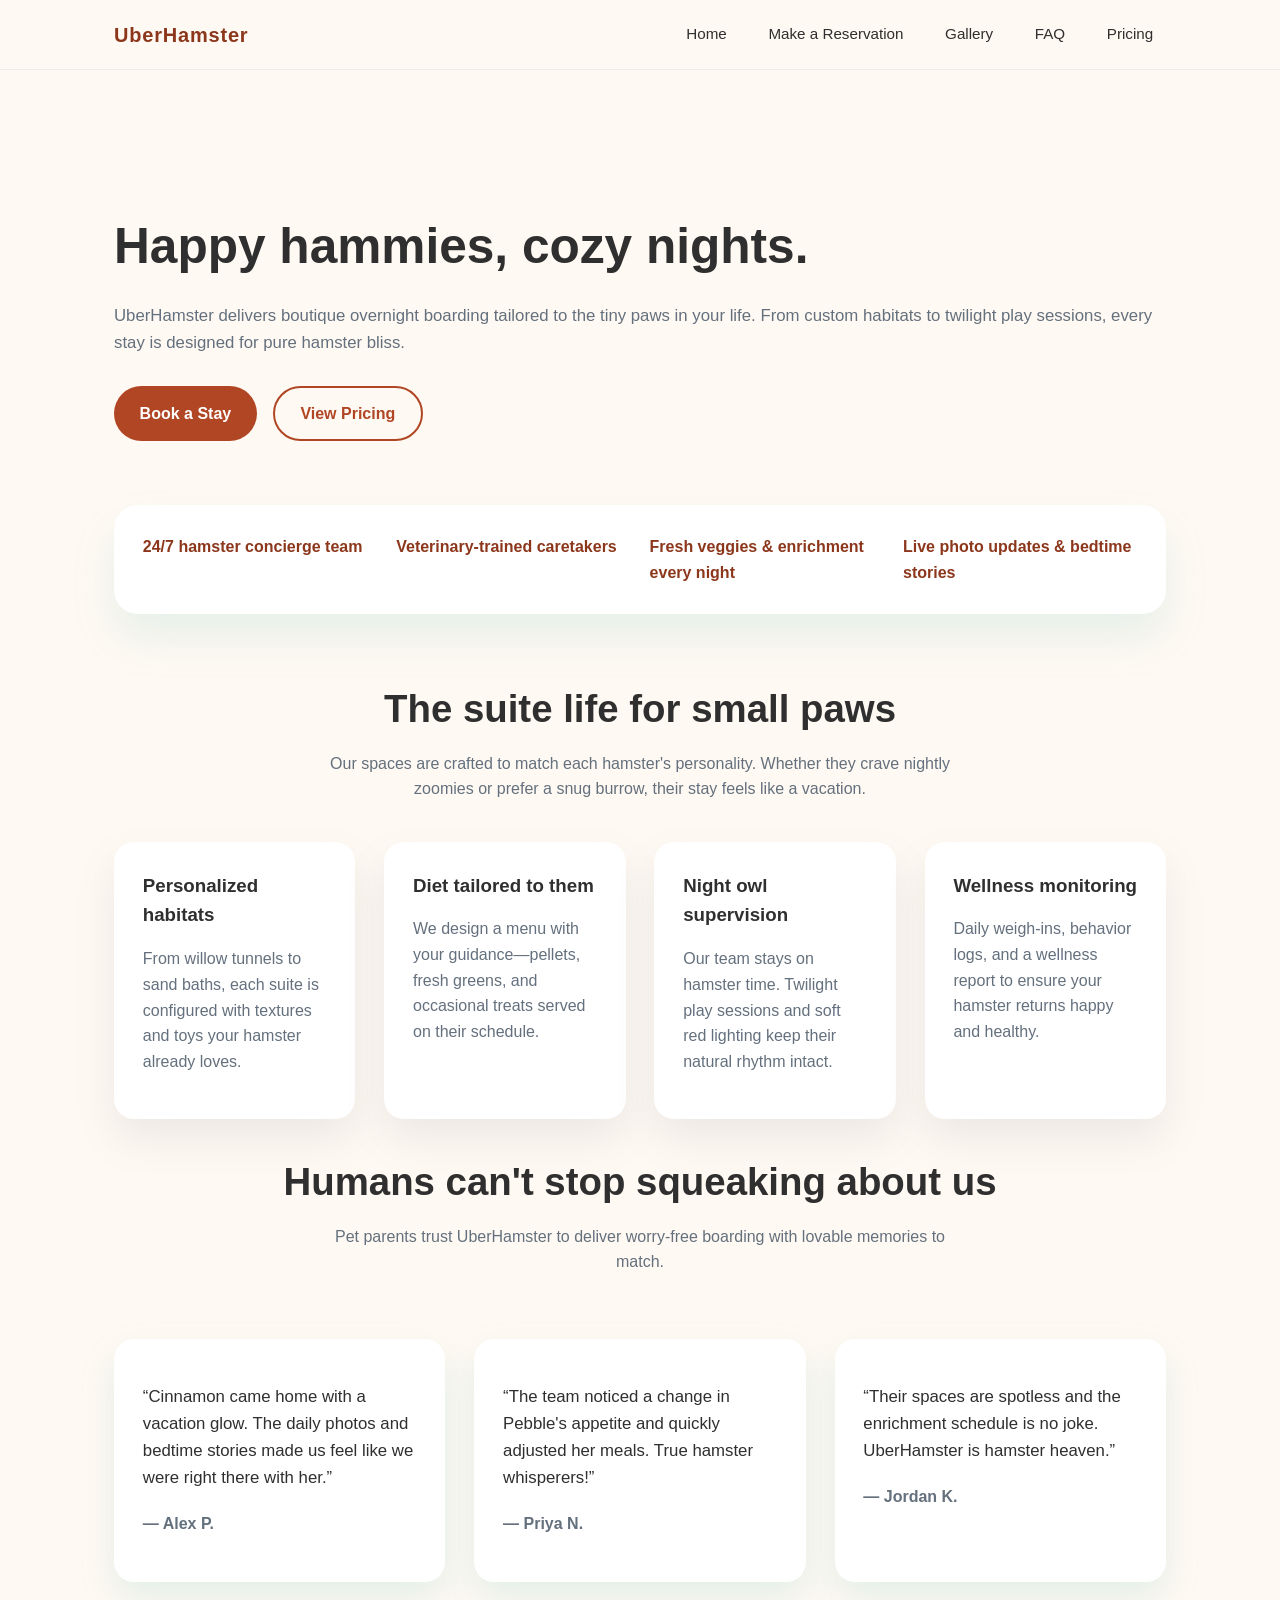
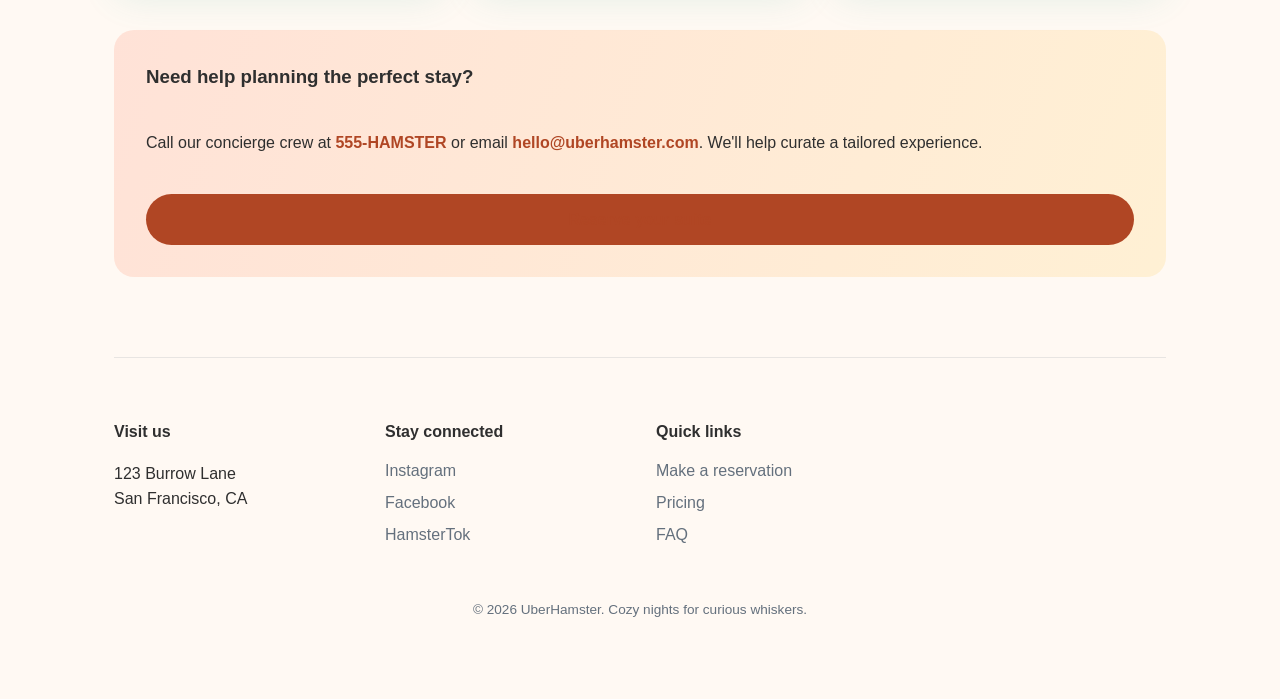
==== index.html @ 3733c795 "Initial project setup" ====
<!DOCTYPE html>
<html lang="en">
<head>
  <meta charset="UTF-8" />
  <meta name="viewport" content="width=device-width, initial-scale=1.0" />
  <link rel="icon" type="image/svg+xml" href="favicon.svg" />
  <meta name="description" content="UberHamster delivers boutique overnight boarding for hamsters with custom habitats, enrichment, and 24/7 caretakers." />
  <title>UberHamster | Overnight Hamster Boarding</title>
  <link rel="stylesheet" href="assets/css/styles.css" />
  <script defer src="assets/js/main.js"></script>
</head>
<body>
  <header>
    <nav>
      <a class="nav-brand" href="index.html">UberHamster</a>
      <div class="nav-links">
        <a href="index.html">Home</a>
        <a href="reservation.html">Make a Reservation</a>
        <a href="gallery.html">Gallery</a>
        <a href="faq.html">FAQ</a>
        <a href="pricing.html">Pricing</a>
      </div>
    </nav>
  </header>
  <main>
    <section class="hero">
      <div class="hero-text" data-animate>
        <h1>Happy hammies, cozy nights.</h1>
        <p>UberHamster delivers boutique overnight boarding tailored to the tiny paws in your life. From custom habitats to twilight play sessions, every stay is designed for pure hamster bliss.</p>
        <div class="cta-group">
          <a class="cta-button" href="reservation.html">Book a Stay</a>
          <a class="cta-button secondary" href="pricing.html">View Pricing</a>
        </div>
      </div>
    </section>

    <section class="highlight-strip" data-animate>
      <span>24/7 hamster concierge team</span>
      <span>Veterinary-trained caretakers</span>
      <span>Fresh veggies &amp; enrichment every night</span>
      <span>Live photo updates &amp; bedtime stories</span>
    </section>

    <section class="section" data-animate>
      <div class="section-title">
        <h2>The suite life for small paws</h2>
        <p>Our spaces are crafted to match each hamster's personality. Whether they crave nightly zoomies or prefer a snug burrow, their stay feels like a vacation.</p>
      </div>
      <div class="feature-grid">
        <article class="feature-card">
          <h3>Personalized habitats</h3>
          <p>From willow tunnels to sand baths, each suite is configured with textures and toys your hamster already loves.</p>
        </article>
        <article class="feature-card">
          <h3>Diet tailored to them</h3>
          <p>We design a menu with your guidance—pellets, fresh greens, and occasional treats served on their schedule.</p>
        </article>
        <article class="feature-card">
          <h3>Night owl supervision</h3>
          <p>Our team stays on hamster time. Twilight play sessions and soft red lighting keep their natural rhythm intact.</p>
        </article>
        <article class="feature-card">
          <h3>Wellness monitoring</h3>
          <p>Daily weigh-ins, behavior logs, and a wellness report to ensure your hamster returns happy and healthy.</p>
        </article>
      </div>
    </section>

    <section data-animate>
      <div class="section-title">
        <h2>Humans can't stop squeaking about us</h2>
        <p>Pet parents trust UberHamster to deliver worry-free boarding with lovable memories to match.</p>
      </div>
      <div class="testimonials">
        <div class="testimonial">
          <p class="quote">“Cinnamon came home with a vacation glow. The daily photos and bedtime stories made us feel like we were right there with her.”</p>
          <p class="owner">— Alex P.</p>
        </div>
        <div class="testimonial">
          <p class="quote">“The team noticed a change in Pebble's appetite and quickly adjusted her meals. True hamster whisperers!”</p>
          <p class="owner">— Priya N.</p>
        </div>
        <div class="testimonial">
          <p class="quote">“Their spaces are spotless and the enrichment schedule is no joke. UberHamster is hamster heaven.”</p>
          <p class="owner">— Jordan K.</p>
        </div>
      </div>
    </section>

    <section class="quick-contact" data-animate>
      <h3>Need help planning the perfect stay?</h3>
      <p>Call our concierge crew at <a href="tel:555-HAMSTER">555-HAMSTER</a> or email <a href="mailto:hello@uberhamster.com">hello@uberhamster.com</a>. We'll help curate a tailored experience.</p>
      <a class="cta-button" href="reservation.html">Reserve your suite</a>
    </section>

    <footer class="footer">
      <div>
        <h4>Visit us</h4>
        <p>123 Burrow Lane<br />San Francisco, CA</p>
      </div>
      <div>
        <h4>Stay connected</h4>
        <a href="#">Instagram</a>
        <a href="#">Facebook</a>
        <a href="#">HamsterTok</a>
      </div>
      <div>
        <h4>Quick links</h4>
        <a href="reservation.html">Make a reservation</a>
        <a href="pricing.html">Pricing</a>
        <a href="faq.html">FAQ</a>
      </div>
      <p class="legal">© <span id="year"></span> UberHamster. Cozy nights for curious whiskers.</p>
    </footer>
  </main>
  <script>
    document.getElementById('year').textContent = new Date().getFullYear();
  </script>
</body>
</html>
---- assets/css/styles.css ----
:root {
  --primary: #b04624;
  --primary-dark: #8c371c;
  --secondary: #3ab0a2;
  --bg: #fff9f3;
  --text: #2f2f2f;
  --muted: #64707d;
  --accent: #ffd166;
}

* {
  box-sizing: border-box;
}

body {
  margin: 0;
  font-family: 'Segoe UI', -apple-system, BlinkMacSystemFont, 'Trebuchet MS', sans-serif;
  background: var(--bg);
  color: var(--text);
  line-height: 1.6;
}

a {
  color: inherit;
  text-decoration: none;
}

header {
  position: sticky;
  top: 0;
  z-index: 100;
  background: rgba(255, 249, 243, 0.95);
  backdrop-filter: blur(10px);
  border-bottom: 1px solid rgba(100, 112, 125, 0.1);
}

nav {
  display: flex;
  justify-content: space-between;
  align-items: center;
  max-width: 1100px;
  margin: 0 auto;
  padding: 1rem 1.5rem;
}

.nav-brand {
  font-weight: 700;
  font-size: 1.25rem;
  color: var(--primary-dark);
  letter-spacing: 0.04em;
}

.nav-links {
  display: flex;
  gap: 1rem;
  font-size: 0.95rem;
}

.nav-links a {
  padding: 0.4rem 0.8rem;
  border-radius: 999px;
  transition: background 0.3s ease, color 0.3s ease;
}

.nav-links a:hover,
.nav-links a:focus {
  background: var(--primary);
  color: #fff;
}

main {
  max-width: 1100px;
  margin: 0 auto;
  padding: 2rem 1.5rem 4rem;
}

.hero {
  display: grid;
  gap: 3rem;
  grid-template-columns: repeat(auto-fit, minmax(280px, 1fr));
  align-items: center;
  padding: 4rem 0;
}

.hero-text h1 {
  font-size: clamp(2.2rem, 4vw, 3.1rem);
  margin-bottom: 1rem;
}

.hero-text p {
  font-size: 1.05rem;
  color: var(--muted);
  margin-bottom: 1.8rem;
}

.cta-group {
  display: flex;
  flex-wrap: wrap;
  gap: 1rem;
}

.cta-button {
  display: inline-flex;
  align-items: center;
  justify-content: center;
  padding: 0.8rem 1.6rem;
  border-radius: 999px;
  font-weight: 600;
  background: var(--primary);
  color: #fff;
  border: none;
  cursor: pointer;
  transition: transform 0.3s ease, box-shadow 0.3s ease;
}

.cta-button.secondary {
  background: transparent;
  color: var(--primary);
  border: 2px solid var(--primary);
}

.cta-button:hover,
.cta-button:focus {
  transform: translateY(-2px);
  box-shadow: 0 10px 20px rgba(217, 92, 60, 0.22);
}

.highlight-strip {
  display: grid;
  gap: 1.2rem;
  grid-template-columns: repeat(auto-fit, minmax(180px, 1fr));
  background: #fff;
  padding: 1.8rem;
  border-radius: 24px;
  box-shadow: 0 24px 45px rgba(58, 176, 162, 0.12);
  margin-bottom: 4rem;
}

.highlight-strip span {
  font-weight: 600;
  color: var(--primary-dark);
}

.section-title {
  text-align: center;
  margin-bottom: 2.5rem;
}

.section-title h2 {
  font-size: clamp(1.8rem, 3vw, 2.6rem);
  margin-bottom: 0.7rem;
}

.section-title p {
  color: var(--muted);
  max-width: 620px;
  margin: 0 auto;
}

.feature-grid {
  display: grid;
  gap: 1.8rem;
  grid-template-columns: repeat(auto-fit, minmax(240px, 1fr));
}

.feature-card {
  background: #fff;
  border-radius: 20px;
  padding: 1.8rem;
  box-shadow: 0 20px 40px rgba(100, 112, 125, 0.12);
  transition: transform 0.3s ease;
}

.feature-card:hover {
  transform: translateY(-6px);
}

.feature-card h3 {
  margin-top: 0;
  margin-bottom: 0.6rem;
}

.feature-card p {
  color: var(--muted);
}

.testimonials {
  margin-top: 4rem;
  display: grid;
  gap: 1.8rem;
  grid-template-columns: repeat(auto-fit, minmax(260px, 1fr));
}

.testimonial {
  background: #fff;
  border-radius: 20px;
  padding: 1.8rem;
  box-shadow: 0 16px 36px rgba(58, 176, 162, 0.14);
}

.testimonial .quote {
  font-size: 1.05rem;
  margin-bottom: 1.2rem;
}

.testimonial .owner {
  font-weight: 600;
  color: var(--muted);
}

.footer {
  margin-top: 5rem;
  padding-top: 2.5rem;
  border-top: 1px solid rgba(100, 112, 125, 0.15);
  display: grid;
  gap: 2rem;
  grid-template-columns: repeat(auto-fit, minmax(220px, 1fr));
}

.footer h4 {
  margin-bottom: 0.8rem;
}

.footer a {
  display: block;
  margin-bottom: 0.4rem;
  color: var(--muted);
}

.footer .legal {
  grid-column: 1 / -1;
  text-align: center;
  color: var(--muted);
  font-size: 0.85rem;
}
.page-hero {
  text-align: center;
  padding: 3.5rem 0 2rem;
}

.page-hero h1 {
  font-size: clamp(2rem, 3.2vw, 2.8rem);
  margin-bottom: 0.6rem;
}

.page-hero p {
  color: var(--muted);
  max-width: 620px;
  margin: 0 auto;
}

.reservation-card,
.faq-card,
.pricing-card {
  background: #fff;
  border-radius: 20px;
  box-shadow: 0 18px 36px rgba(100, 112, 125, 0.18);
  padding: 2rem;
  margin-bottom: 3rem;
}

.form-grid {
  display: grid;
  gap: 1.5rem;
  grid-template-columns: repeat(auto-fit, minmax(240px, 1fr));
}

.form-group label {
  display: block;
  font-weight: 600;
  margin-bottom: 0.4rem;
}

.form-group input,
.form-group select,
.form-group textarea {
  width: 100%;
  padding: 0.75rem;
  border-radius: 10px;
  border: 1px solid rgba(100, 112, 125, 0.2);
  background: #fff;
  font: inherit;
}

.form-group textarea {
  min-height: 120px;
}

.add-hamster {
  background: transparent;
  border: 2px dashed var(--secondary);
  color: var(--secondary);
  padding: 0.7rem 1.3rem;
  border-radius: 999px;
  font-weight: 600;
  cursor: pointer;
  transition: background 0.3s ease, color 0.3s ease;
}

.add-hamster:hover,
.add-hamster:focus {
  background: var(--secondary);
  color: #fff;
}

.hamsters-container {
  display: grid;
  gap: 1.5rem;
}

.hamster-card {
  border: 1px solid rgba(100, 112, 125, 0.15);
  border-radius: 16px;
  padding: 1.2rem;
  background: rgba(58, 176, 162, 0.06);
}

.gallery-grid {
  display: grid;
  gap: 1.5rem;
  grid-template-columns: repeat(auto-fit, minmax(240px, 1fr));
}

.gallery-item {
  position: relative;
  border-radius: 20px;
  overflow: hidden;
  background: #fff;
  box-shadow: 0 18px 36px rgba(58, 176, 162, 0.18);
}

.gallery-art {
  display: grid;
  place-items: center;
  padding: 2.5rem 1.5rem;
  background: linear-gradient(140deg, rgba(255, 122, 89, 0.15), rgba(58, 176, 162, 0.3));
}

.gallery-art svg {
  width: 120px;
  height: 120px;
}

.gallery-caption {
  padding: 1.3rem 1.6rem 1.6rem;
}

.gallery-caption h3 {
  margin-top: 0;
  margin-bottom: 0.4rem;
}

.gallery-caption p {
  color: var(--muted);
  margin: 0;
}

.faq-list {
  display: grid;
  gap: 1rem;
}

details {
  background: rgba(255, 255, 255, 0.85);
  border-radius: 16px;
  padding: 1.1rem 1.3rem;
  border: 1px solid rgba(100, 112, 125, 0.16);
  box-shadow: 0 18px 34px rgba(255, 122, 89, 0.14);
}

details summary {
  font-weight: 600;
  cursor: pointer;
  list-style: none;
}

details summary::-webkit-details-marker {
  display: none;
}

details[open] {
  border-color: var(--primary);
}

details p {
  margin-top: 0.8rem;
  color: var(--muted);
}

.pricing-table {
  display: grid;
  gap: 1.8rem;
  grid-template-columns: repeat(auto-fit, minmax(240px, 1fr));
}

.pricing-tier {
  background: rgba(58, 176, 162, 0.08);
  border-radius: 18px;
  padding: 1.8rem;
  border: 1px solid rgba(58, 176, 162, 0.2);
}

.pricing-tier h3 {
  margin-top: 0;
  margin-bottom: 0.6rem;
}

.price {
  font-size: 2rem;
  font-weight: 700;
  color: var(--primary-dark);
}

.price span {
  font-size: 1rem;
  font-weight: 400;
  color: var(--muted);
}

.extra-list {
  margin: 1rem 0 0;
  padding-left: 1.2rem;
  color: var(--muted);
}

.quick-contact {
  background: linear-gradient(110deg, rgba(255, 122, 89, 0.18), rgba(255, 209, 102, 0.22));
  border-radius: 20px;
  padding: 2rem;
  display: grid;
  gap: 1.4rem;
  margin-top: 3rem;
}

.quick-contact h3 {
  margin: 0;
}

.quick-contact a {
  font-weight: 600;
  color: var(--primary);
}

@media (max-width: 720px) {
  nav {
    flex-wrap: wrap;
    gap: 1rem;
  }

  .nav-links {
    width: 100%;
    flex-direction: column;
    align-items: stretch;
    gap: 0.6rem;
  }

  .nav-links a {
    text-align: center;
    background: rgba(255, 255, 255, 0.6);
  }

  .cta-group {
    width: 100%;
    flex-direction: column;
  }

  .cta-button {
    width: 100%;
  }

  main {
    padding: 1.5rem 1.1rem 3rem;
  }

  .hero {
    padding: 3rem 0 2rem;
  }

  .hamster-wheel {
    width: 200px;
    height: 200px;
  }

  .hamster {
    bottom: 54px;
  }
}

@media (prefers-reduced-motion: reduce) {
  *,
  *::before,
  *::after {
    animation-duration: 0.001ms !important;
    animation-iteration-count: 1 !important;
    transition-duration: 0.001ms !important;
    scroll-behavior: auto !important;
  }
}

.will-animate {
  opacity: 0;
  transform: translateY(18px);
  transition: opacity 0.6s ease, transform 0.6s ease;
}

.in-view {
  opacity: 1;
  transform: translateY(0);
}

#reservationNotice {
  margin-top: 1rem;
  padding: 1rem 1.3rem;
  border-radius: 12px;
  background: rgba(58, 176, 162, 0.12);
  color: var(--secondary);
  font-weight: 600;
  display: none;
}

#reservationNotice.visible {
  display: block;
}
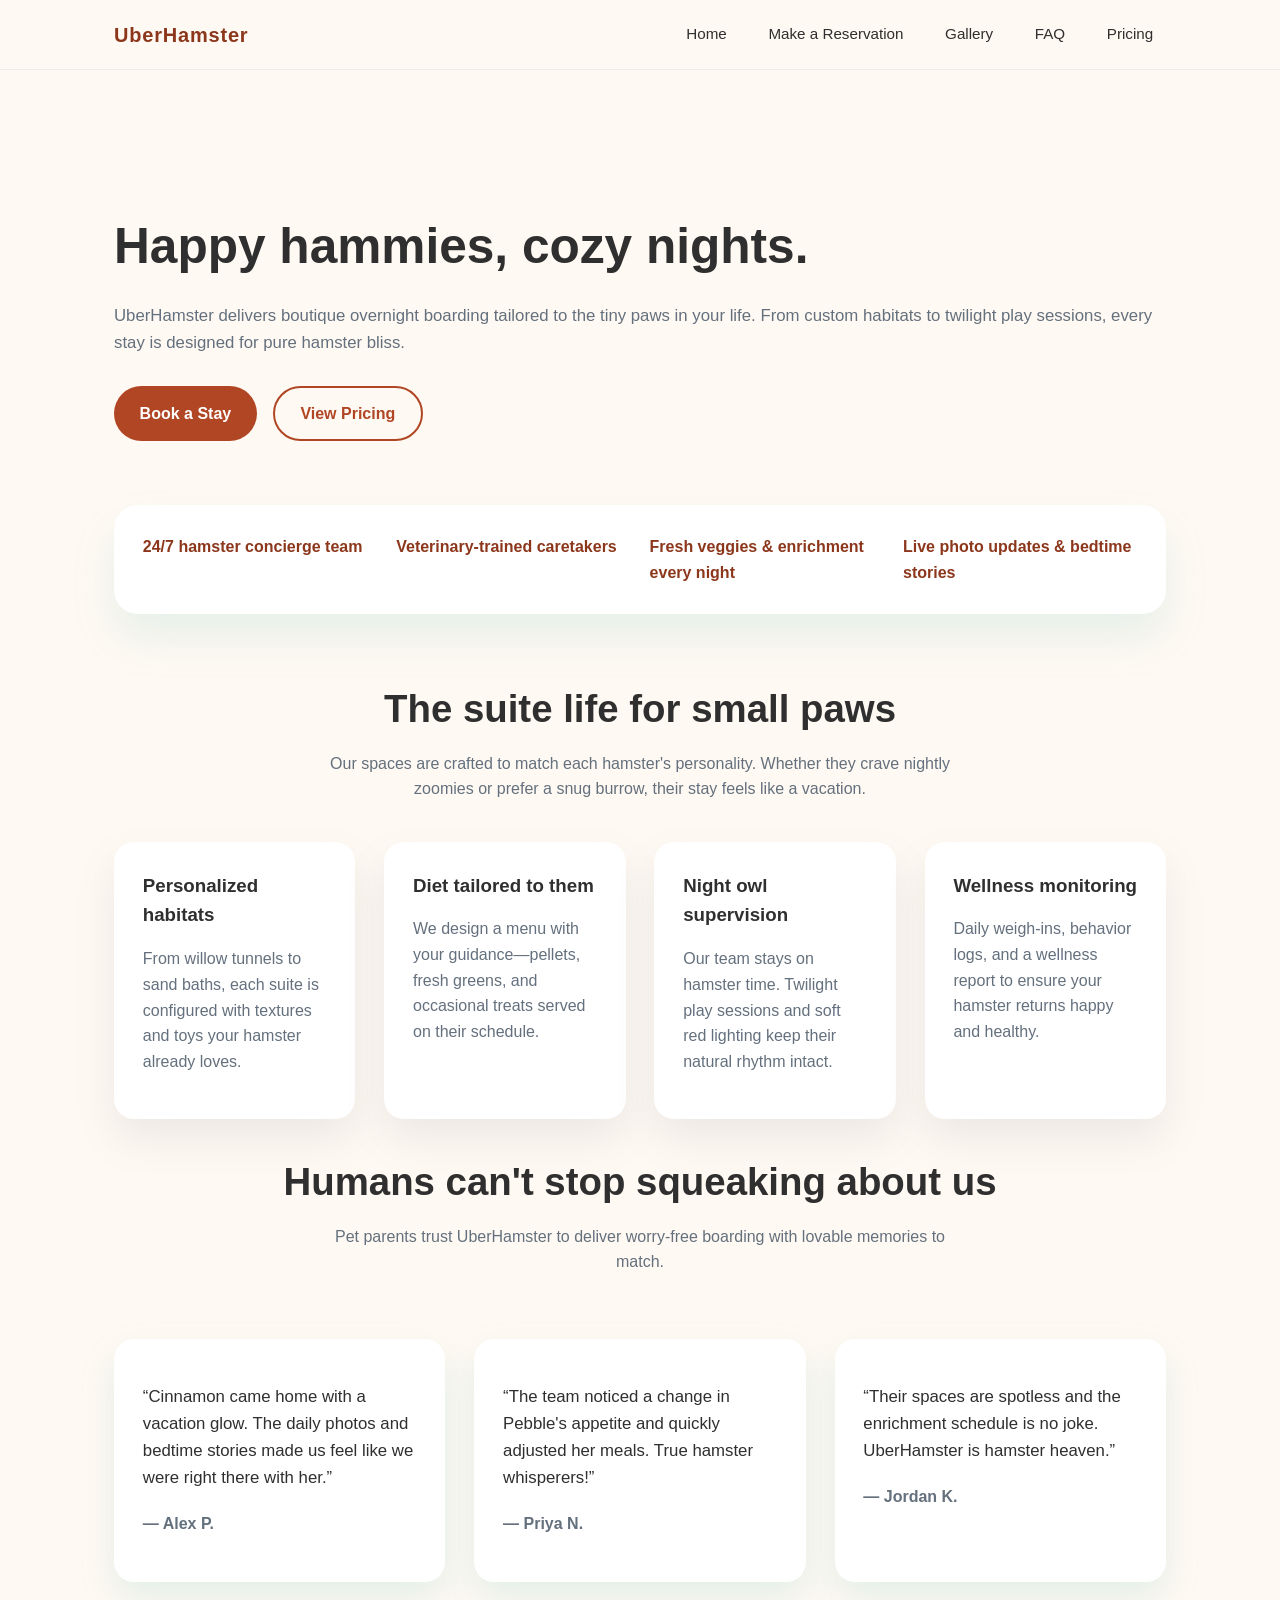
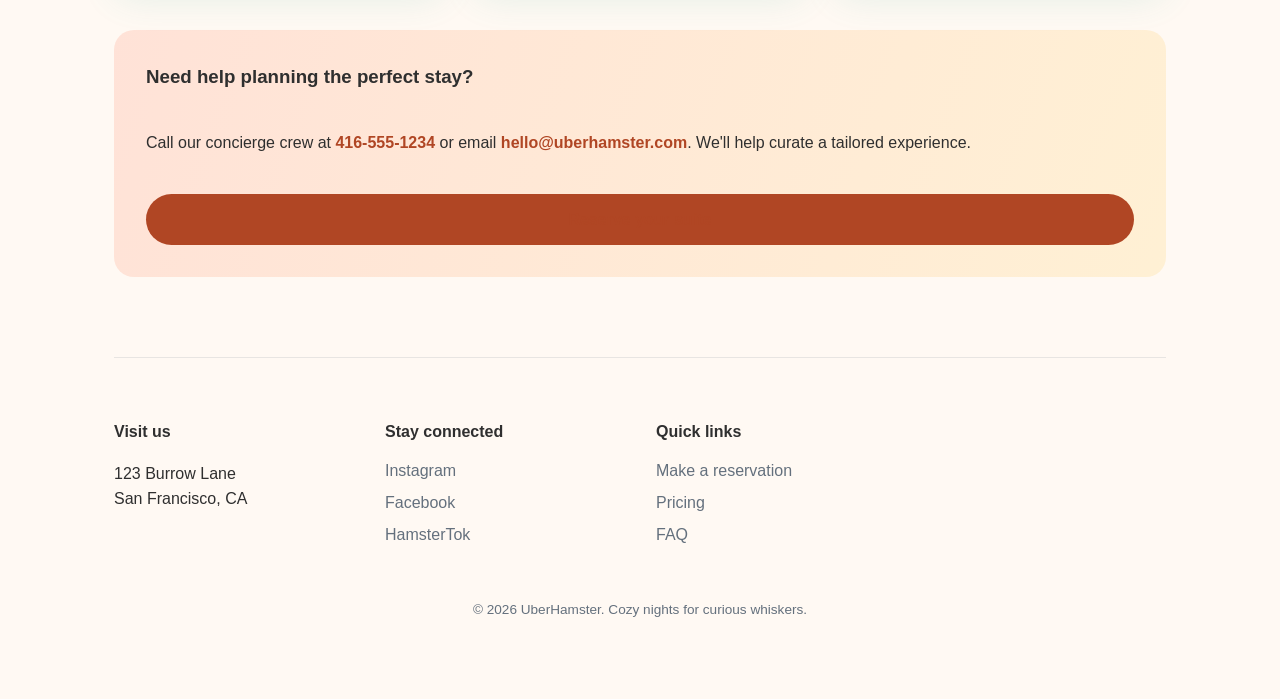
==== commit 0c9b0352: "Update site contact phone number" ====
--- a/index.html
+++ b/index.html
@@ -89,7 +89,7 @@
 
     <section class="quick-contact" data-animate>
       <h3>Need help planning the perfect stay?</h3>
-      <p>Call our concierge crew at <a href="tel:555-HAMSTER">555-HAMSTER</a> or email <a href="mailto:hello@uberhamster.com">hello@uberhamster.com</a>. We'll help curate a tailored experience.</p>
+      <p>Call our concierge crew at <a href="tel:416-555-1234">416-555-1234</a> or email <a href="mailto:hello@uberhamster.com">hello@uberhamster.com</a>. We'll help curate a tailored experience.</p>
       <a class="cta-button" href="reservation.html">Reserve your suite</a>
     </section>
 
